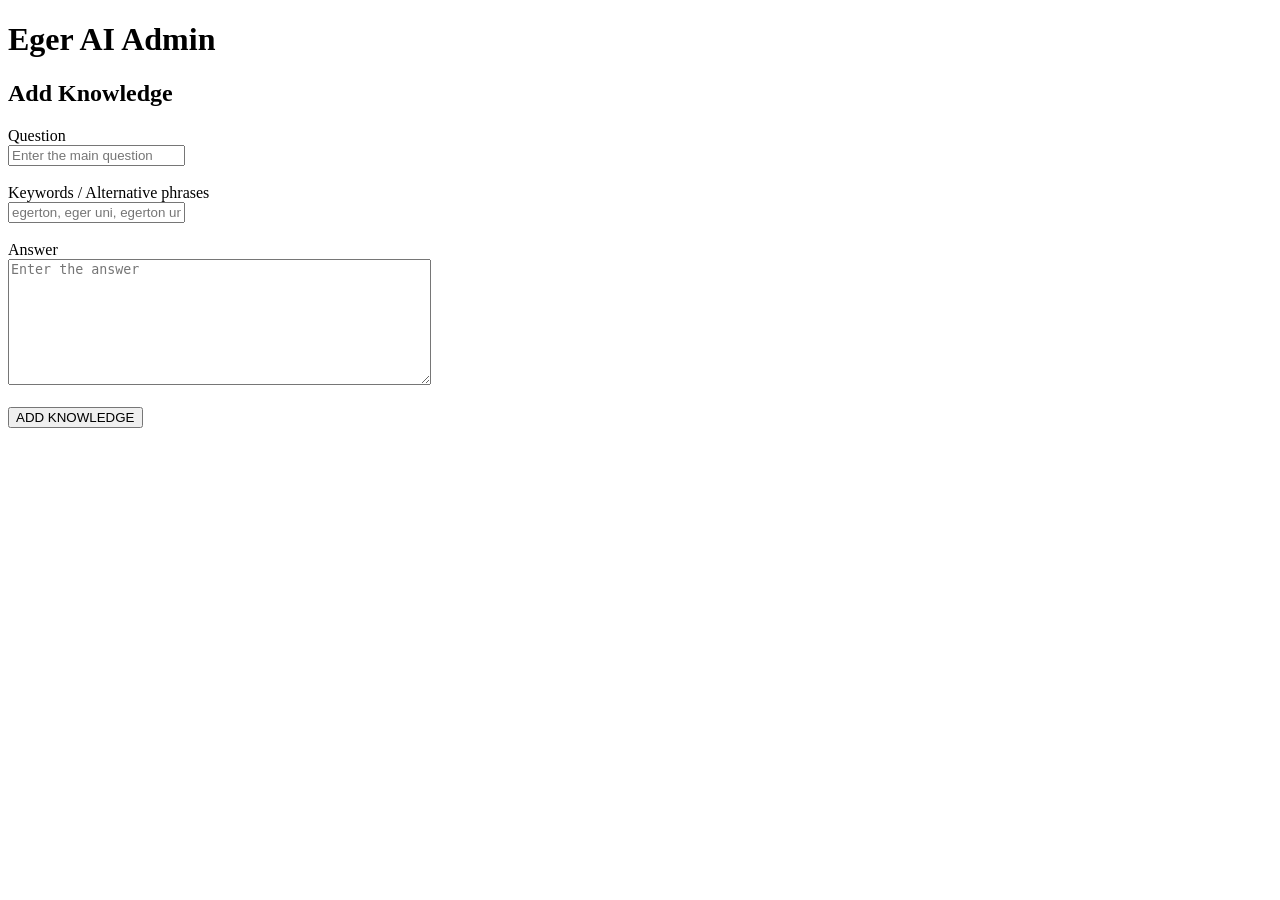
==== admin.html @ ee7a4bd2 "Add files via upload" ====
<!DOCTYPE html>
<html lang="en">

<head>

    <meta charset="UTF-8">

    <meta name="viewport" content="width=device-width, initial-scale=1.0">

    <title>Eger AI Admin</title>

</head>

<body>

    <h1>Eger AI Admin</h1>

    <h2>Add Knowledge</h2>


    <label>Question</label>
    <br>

    <input
        type="text"
        id="question"
        placeholder="Enter the main question"
    >


    <br><br>


    <label>Keywords / Alternative phrases</label>
    <br>

    <input
        type="text"
        id="keywords"
        placeholder="egerton, eger uni, egerton uni"
    >


    <br><br>


    <label>Answer</label>
    <br>

    <textarea
        id="answer"
        placeholder="Enter the answer"
        rows="8"
        cols="50"
    ></textarea>


    <br><br>


    <button id="addButton">
        ADD KNOWLEDGE
    </button>


    <p id="message"></p>


    <script src="admin.js"></script>

</body>

</html>
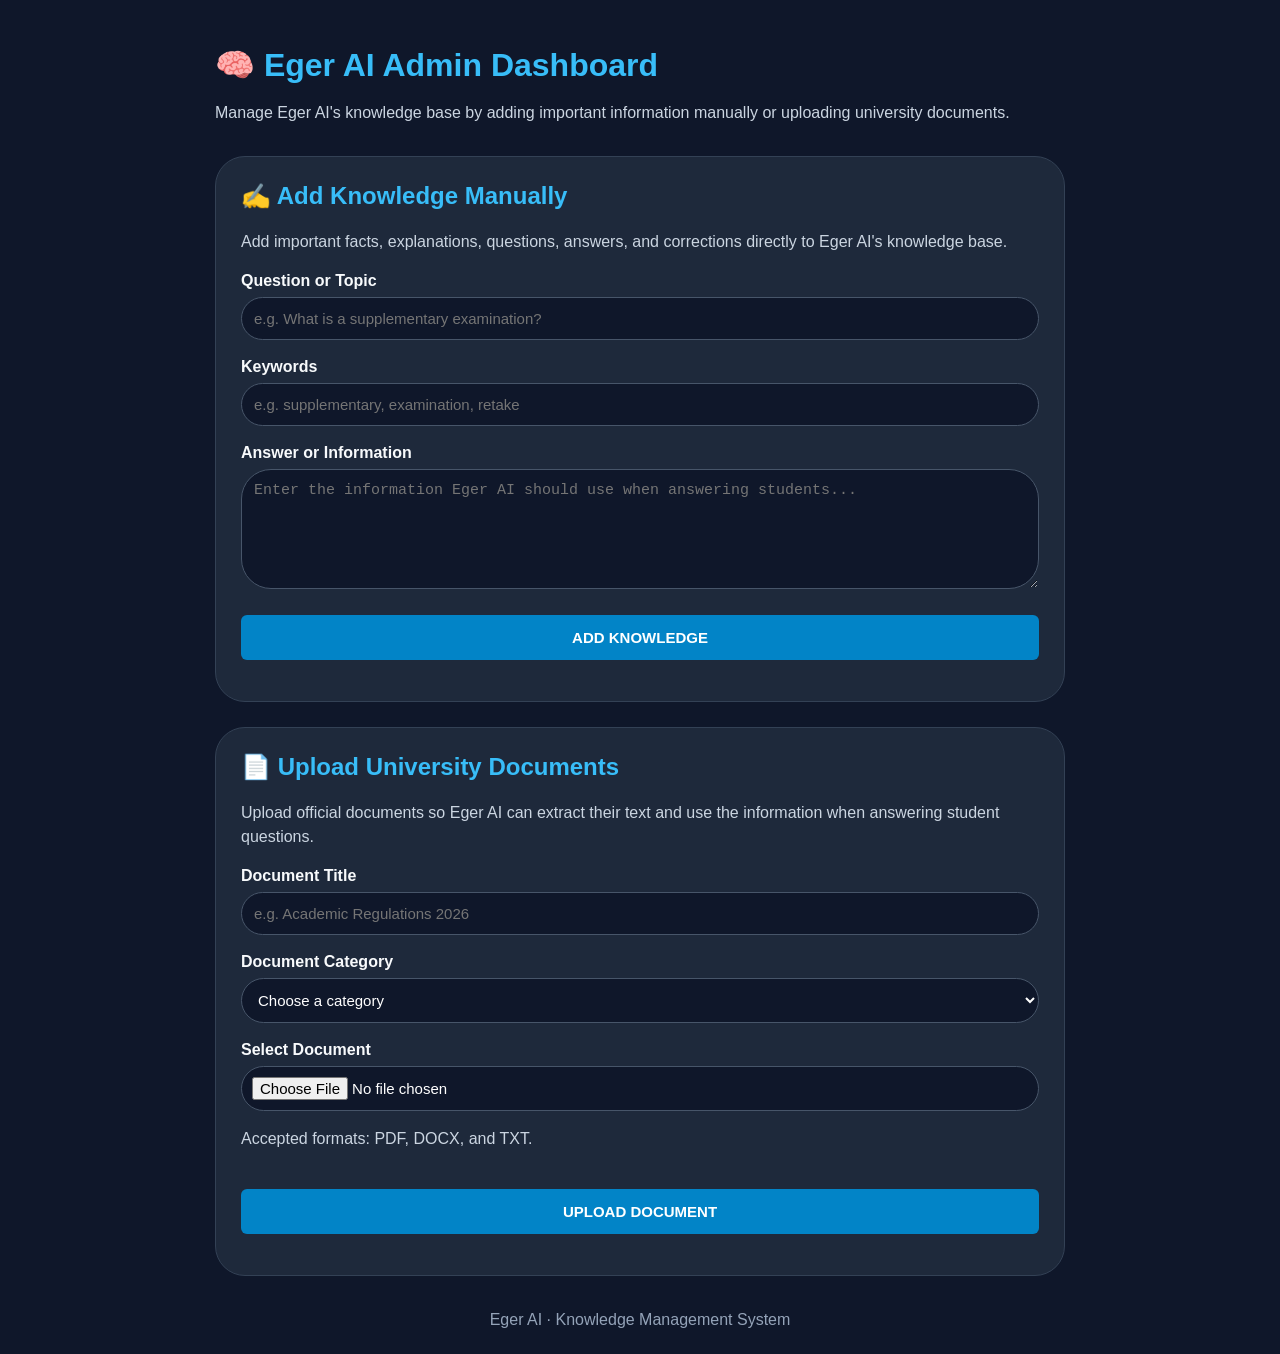
==== commit 9d6272f9: "Update Eger AI backend and admin tools" ====
--- a/admin.html
+++ b/admin.html
@@ -1,73 +1,305 @@
 <!DOCTYPE html>
 <html lang="en">
-
 <head>
-
     <meta charset="UTF-8">
-
     <meta name="viewport" content="width=device-width, initial-scale=1.0">
 
-    <title>Eger AI Admin</title>
-
+    <title>Eger AI | Admin Dashboard</title>
+
+    <style>
+        * {
+            box-sizing: border-box;
+        }
+
+        body {
+            margin: 0;
+            padding: 25px;
+            font-family: Arial, sans-serif;
+            background: #0f172a;
+            color: #f8fafc;
+        }
+
+        .container {
+            max-width: 850px;
+            margin: 0 auto;
+        }
+
+        header {
+            margin-bottom: 30px;
+        }
+
+        header h1 {
+            margin-bottom: 8px;
+            color: #38bdf8;
+        }
+
+        header p {
+            color: #cbd5e1;
+            line-height: 1.6;
+        }
+
+        .card {
+            background: #1e293b;
+            padding: 25px;
+            margin-bottom: 25px;
+            border-radius: 30px;
+            border: 1px solid #334155;
+        }
+
+        .card h2 {
+            margin-top: 0;
+            color: #38bdf8;
+        }
+
+        .description {
+            color: #cbd5e1;
+            line-height: 1.5;
+        }
+
+        label {
+            display: block;
+            margin-top: 18px;
+            margin-bottom: 7px;
+            font-weight: bold;
+        }
+
+        input,
+        textarea,
+        select {
+            width: 100%;
+            padding: 12px;
+            border-radius: 30px;
+            border: 1px solid #475569;
+            background: #0f172a;
+            color: white;
+            font-size: 15px;
+        }
+
+        textarea {
+            min-height: 120px;
+            resize: vertical;
+        }
+
+        input[type="file"] {
+            padding: 10px;
+        }
+
+        button {
+            width: 100%;
+            padding: 14px;
+            margin-top: 22px;
+            border: none;
+            border-radius: 6px;
+            background: #0284c7;
+            color: white;
+            font-size: 15px;
+            font-weight: bold;
+            cursor: pointer;
+        }
+
+        button:hover {
+            background: #0369a1;
+        }
+
+        button:disabled {
+            background: #64748b;
+            cursor: not-allowed;
+        }
+
+        .message {
+            margin-top: 15px;
+            overflow-wrap: anywhere;
+            line-height: 1.5;
+        }
+
+        footer {
+            text-align: center;
+            color: #94a3b8;
+            margin-top: 35px;
+        }
+
+        @media (max-width: 600px) {
+            body {
+                padding: 15px;
+            }
+
+            .card {
+                padding: 18px;
+            }
+        }
+    </style>
 </head>
 
 <body>
 
-    <h1>Eger AI Admin</h1>
-
-    <h2>Add Knowledge</h2>
-
-
-    <label>Question</label>
-    <br>
-
-    <input
-        type="text"
-        id="question"
-        placeholder="Enter the main question"
-    >
-
-
-    <br><br>
-
-
-    <label>Keywords / Alternative phrases</label>
-    <br>
-
-    <input
-        type="text"
-        id="keywords"
-        placeholder="egerton, eger uni, egerton uni"
-    >
-
-
-    <br><br>
-
-
-    <label>Answer</label>
-    <br>
-
-    <textarea
-        id="answer"
-        placeholder="Enter the answer"
-        rows="8"
-        cols="50"
-    ></textarea>
-
-
-    <br><br>
-
-
-    <button id="addButton">
-        ADD KNOWLEDGE
-    </button>
-
-
-    <p id="message"></p>
-
+    <div class="container">
+
+        <header>
+            <h1>🧠 Eger AI Admin Dashboard</h1>
+
+            <p>
+                Manage Eger AI's knowledge base by adding important
+                information manually or uploading university documents.
+            </p>
+        </header>
+
+
+        <!-- SECTION 1: MANUAL KNOWLEDGE ENTRY -->
+
+        <section class="card">
+
+            <h2>✍️ Add Knowledge Manually</h2>
+
+            <p class="description">
+                Add important facts, explanations, questions, answers,
+                and corrections directly to Eger AI's knowledge base.
+            </p>
+
+            <form id="knowledgeForm">
+
+                <label for="question">
+                    Question or Topic
+                </label>
+
+                <input
+                    type="text"
+                    id="question"
+                    name="question"
+                    maxlength="200"
+                    placeholder="e.g. What is a supplementary examination?"
+                    required
+                >
+
+
+                <label for="keywords">
+                    Keywords
+                </label>
+
+                <input
+                    type="text"
+                    id="keywords"
+                    name="keywords"
+                    maxlength="500"
+                    placeholder="e.g. supplementary, examination, retake"
+                    required
+                >
+
+
+                <label for="answer">
+                    Answer or Information
+                </label>
+
+                <textarea
+                    id="answer"
+                    name="answer"
+                    placeholder="Enter the information Eger AI should use when answering students..."
+                    required
+                ></textarea>
+
+
+                <button type="submit" id="addButton">
+                    ADD KNOWLEDGE
+                </button>
+
+                <p
+                    id="knowledgeMessage"
+                    class="message"
+                    role="status"
+                    aria-live="polite"
+                ></p>
+
+            </form>
+
+        </section>
+
+
+        <!-- SECTION 2: DOCUMENT UPLOAD -->
+
+        <section class="card">
+
+            <h2>📄 Upload University Documents</h2>
+
+            <p class="description">
+                Upload official documents so Eger AI can extract their
+                text and use the information when answering student questions.
+            </p>
+
+            <form id="uploadForm">
+
+                <label for="title">
+                    Document Title
+                </label>
+
+                <input
+                    type="text"
+                    id="title"
+                    name="title"
+                    maxlength="200"
+                    placeholder="e.g. Academic Regulations 2026"
+                    required
+                >
+
+
+                <label for="category">
+                    Document Category
+                </label>
+
+                <select
+                    id="category"
+                    name="category"
+                    required
+                >
+                    <option value="">Choose a category</option>
+                    <option value="Admissions">Admissions</option>
+                    <option value="Academic Regulations">Academic Regulations</option>
+                    <option value="Fees">Fees</option>
+                    <option value="Accommodation">Accommodation</option>
+                    <option value="Registration">Registration</option>
+                    <option value="Examinations">Examinations</option>
+                    <option value="Other">Other</option>
+                </select>
+
+
+                <label for="document">
+                    Select Document
+                </label>
+
+                <input
+                    type="file"
+                    id="document"
+                    name="document"
+                    accept=".pdf,.docx,.txt"
+                    required
+                >
+
+                <p class="description">
+                    Accepted formats: PDF, DOCX, and TXT.
+                </p>
+
+
+                <button type="submit" id="uploadButton">
+                    UPLOAD DOCUMENT
+                </button>
+
+                <p
+                    id="uploadMessage"
+                    class="message"
+                    role="status"
+                    aria-live="polite"
+                ></p>
+
+            </form>
+
+        </section>
+
+
+        <footer>
+            Eger AI · Knowledge Management System
+        </footer>
+
+    </div>
 
     <script src="admin.js"></script>
 
 </body>
-
 </html>
